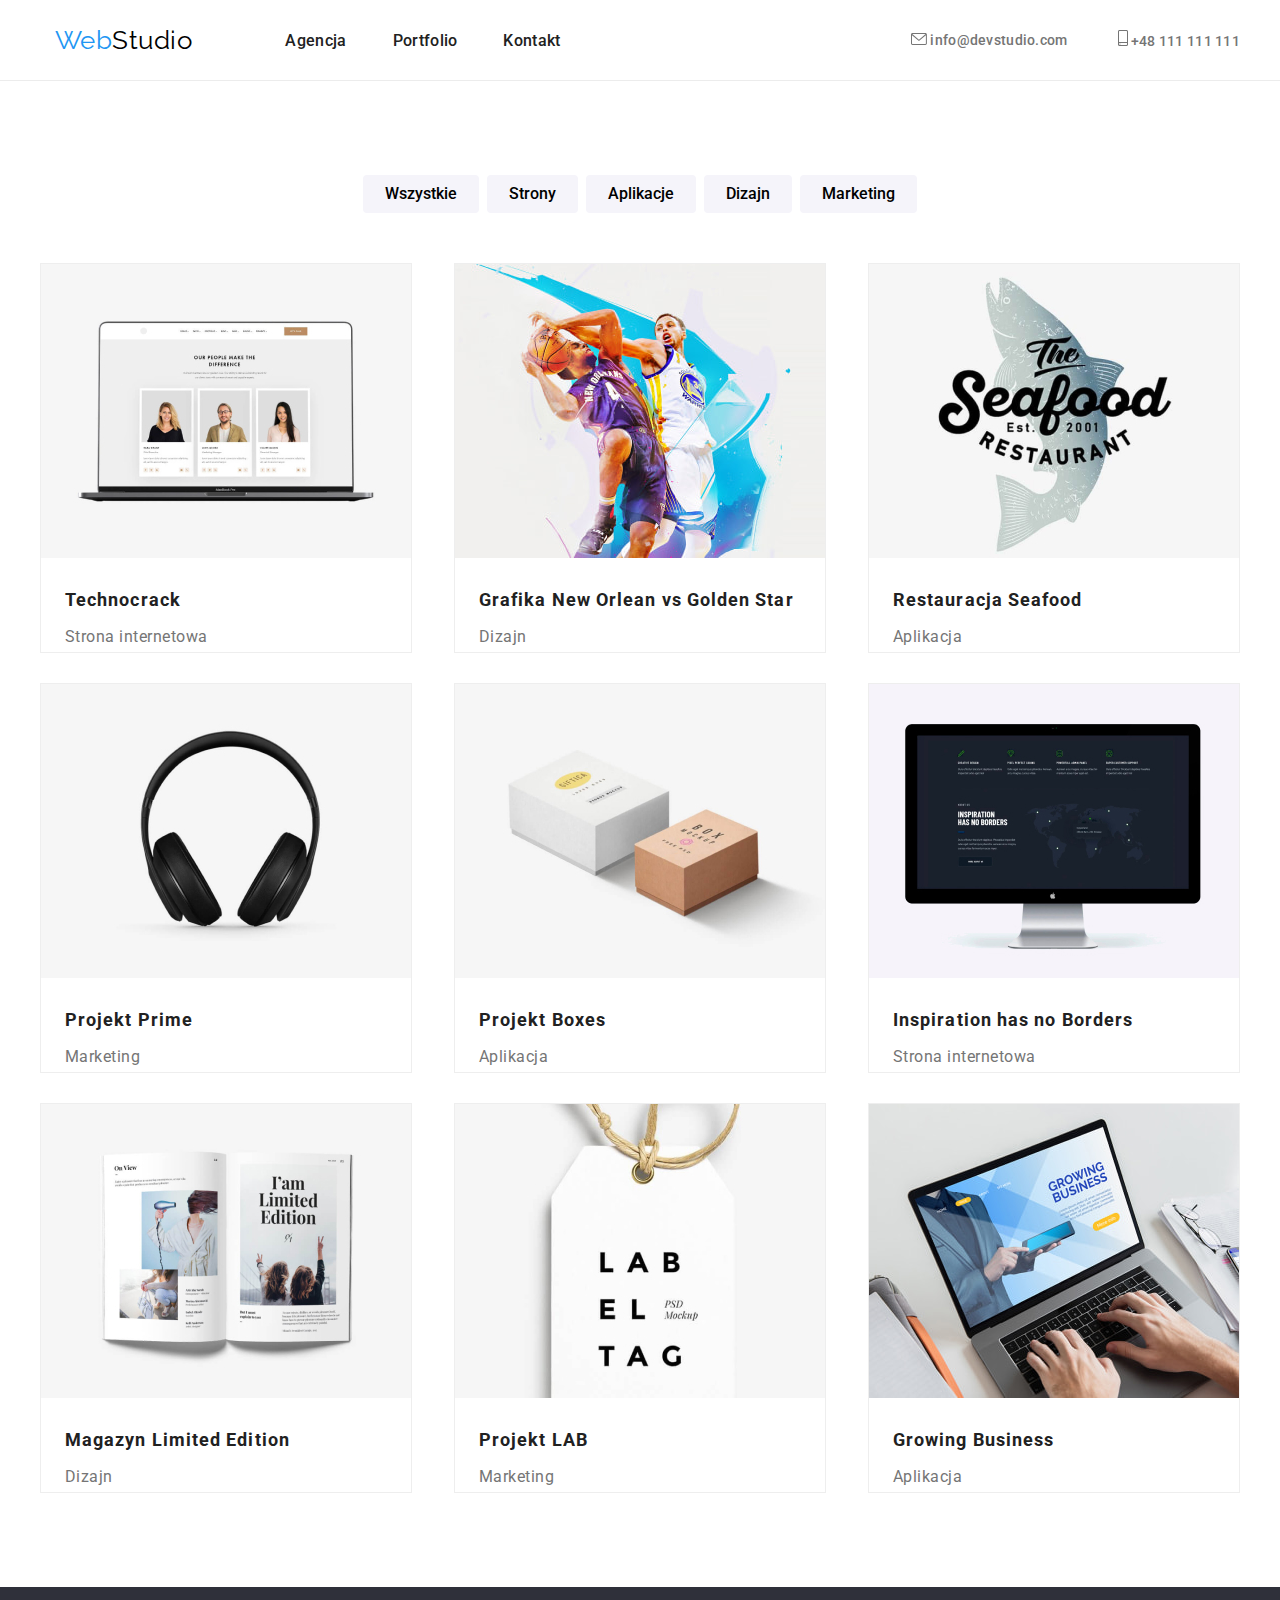
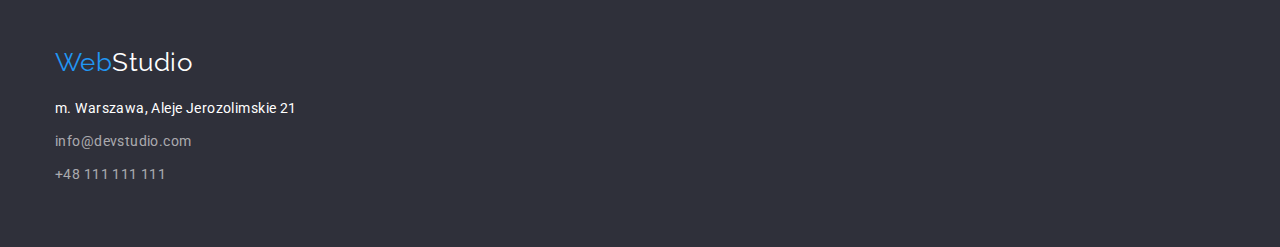
==== portfolio.html @ a1f65278 "first commit" ====
<!DOCTYPE html>
<html lang="pl">
  <head>
    <meta http-equiv="x-ua-compatible" content="ie=edge" />
    <meta charset="utf-8" />
    <meta name="viewport" content="width=device-width, initial-scale=1.0" />
    <link rel="preconnect" href="https://fonts.googleapis.com" />
    <link rel="preconnect" href="https://fonts.gstatic.com" crossorigin />
    <link
      href="https://fonts.googleapis.com/css2?family=Raleway:wght@700&family=Roboto:wght@400;500;700;900&display=swap"
      rel="stylesheet"
    />
    <link rel="stylesheet" type="text/css" href="./css/styles.css" />
    <title>WebStudio-Portfolio</title>
  </head>

  <body>
    <header>
      <div class="container flex-list">
        <nav class="flex-list">
          <a href="index.html" class="main-logo"
            >Web<span class="color-black">Studio</span></a
          >
          <ul>
            <li><a href="index.html" class="nav-links">Agencja</a></li>
            <li><a href="portfolio.html" class="nav-links">Portfolio</a></li>
            <li><a href="#Contact" class="nav-links">Kontakt</a></li>
          </ul>
        </nav>
        <ul class="nav-address-list">
          <li>
            <a href="mailto:info@devstudio.com" class="nav-address">
              <svg class="icon-mail">
                <use href="./images/icons.svg#icon-mail"></use>
              </svg>
              info@devstudio.com</a
            >
          </li>
          <li>
            <a href="tel:+48 111 111 111" class="nav-address"
              ><svg class="icon-smartphone">
                <use href="./images/icons.svg#icon-smartphone"></use>
              </svg>
              +48 111 111 111</a
            >
          </li>
        </ul>
      </div>
    </header>
    <main>
      <section class="section">
        <div class="container">
          <ul class="button-flex-list">
            <li>
              <button type="button" class="portfolio-button">Wszystkie</button>
            </li>
            <li>
              <button type="button" class="portfolio-button">Strony</button>
            </li>
            <li>
              <button type="button" class="portfolio-button">Aplikacje</button>
            </li>
            <li>
              <button type="button" class="portfolio-button">Dizajn</button>
            </li>
            <li>
              <button type="button" class="portfolio-button">Marketing</button>
            </li>
          </ul>
          <ul class="portfolio-flex-list">
            <li>
              <img
                src="images/portfolio_1.jpg"
                alt="Profile na stronie internetowej"
                width="370"
                height="294"
              />
              <h3 class="portfolio-description-name">Technocrack</h3>
              <p class="portfolio-desription-section">Strona internetowa</p>
            </li>
            <li>
              <img
                src="images/portfolio_2.jpg"
                alt="Koszykarze z piłką"
                width="370"
                height="294"
              />
              <h3 class="portfolio-description-name">
                Grafika New Orlean vs Golden Star
              </h3>
              <p class="portfolio-desription-section">Dizajn</p>
            </li>
            <li>
              <img
                src="images/portfolio_3.jpg"
                alt="Logo The Seafood Restaurant z rybą w tle"
                width="370"
                height="294"
              />
              <h3 class="portfolio-description-name">Restauracja Seafood</h3>
              <p class="portfolio-desription-section">Aplikacja</p>
            </li>
            <li>
              <img
                src="images/portfolio_4.jpg"
                alt="Słuchawki nauszne"
                width="370"
                height="294"
              />
              <h3 class="portfolio-description-name">Projekt Prime</h3>
              <p class="portfolio-desription-section">Marketing</p>
            </li>
            <li>
              <img
                src="images/portfolio_5.jpg"
                alt="Dwa pudełka"
                width="370"
                height="294"
              />
              <h3 class="portfolio-description-name">Projekt Boxes</h3>
              <p class="portfolio-desription-section">Aplikacja</p>
            </li>
            <li>
              <img
                src="images/portfolio_6.jpg"
                alt="Monitor ze stroną reklamującą"
                width="370"
                height="294"
              />
              <h3 class="portfolio-description-name">
                Inspiration has no Borders
              </h3>
              <p class="portfolio-desription-section">Strona internetowa</p>
            </li>
            <li>
              <img
                src="images/portfolio_7.jpg"
                alt="Otwarta książka"
                width="370"
                height="294"
              />
              <h3 class="portfolio-description-name">
                Magazyn Limited Edition
              </h3>
              <p class="portfolio-desription-section">Dizajn</p>
            </li>
            <li>
              <img
                src="images/portfolio_8.jpg"
                alt="Tag na sznurku"
                width="370"
                height="294"
              />
              <h3 class="portfolio-description-name">Projekt LAB</h3>
              <p class="portfolio-desription-section">Marketing</p>
            </li>
            <li>
              <img
                src="images/portfolio_9.jpg"
                alt="Dłonie piszące na laptopie"
                width="370"
                height="294"
              />
              <h3 class="portfolio-description-name">Growing Business</h3>
              <p class="portfolio-desription-section">Aplikacja</p>
            </li>
          </ul>
        </div>
      </section>
      <footer>
        <div class="container">
          <a href="index.html" class="main-logo"
            >Web<span class="color-white">Studio</span></a
          >
          <address class="font-normal">
            <ul>
              <li class="footer-address">
                m. Warszawa, Aleje Jerozolimskie 21
              </li>
              <li>
                <a href="mailto:info@devstudio.com" class="footer-links"
                  >info@devstudio.com</a
                >
              </li>
              <li>
                <a href="tel:+48 111 111 111" class="footer-links"
                  >+48 111 111 111</a
                >
              </li>
            </ul>
          </address>
        </div>
      </footer>
    </main>
  </body>
</html>
---- css/styles.css ----
:root {
  --first-background-colour: #e5e5e5;
  --second-background-colour: #2f303a;
  --third-background-colour: #f5f4fa;
  --first-special-colour: #2196f3;
  --second-special-colour: #757575;
  --third-special-colour: #212121;
  --fourth-special-colour: #afb1b8;
  --font-primary: "Roboto", sans-serif;
  --font-secondary: "Raleway", sans-serif;
}

* {
  margin: 0;
  padding: 0;
}

ul {
  list-style: none;
}

a {
  text-decoration: none;
}

button {
  cursor: pointer;
}

svg {
  fill: currentColor;
}

/* svg:hover {
  fill: currentColor;
} */

.container {
  max-width: 1200px;
  width: 100%;
  margin: 0 auto;
  /* padding: 0 15px; */
}

.section {
  padding: 94px 0;
}

.section:nth-child(2) {
  padding-bottom: 0;
}

body {
  font-family: var(--font-primary);
  letter-spacing: 0.03em;
  color: var(--third-special-colour);
}

.main-logo {
  font-family: var(--font-secondary);
  color: var(--first-special-colour);
  font-size: 26px;
  padding-left: 15px;
}

.color-black {
  color: black;
}

.color-white {
  color: white;
}

header {
  background-color: white;
  padding: 25px 0;
  border-bottom: 1px solid #ececec;
}

header .flex-list {
  align-items: center;
  gap: 0;
}

header ul {
  display: flex;
}

.nav-links {
  letter-spacing: 0.02em;
  font-weight: 500;
  color: inherit;
}

nav li:nth-child(1) {
  margin-left: 93px;
}

nav ul {
  column-gap: 46px;
}

.nav-address-list {
  display: flex;
  justify-content: space-between;
  column-gap: 50px;
}

/* .nav-address-list:last-child {
  padding-right: 27px;
} */

.nav-links:hover,
.nav-links:focus {
  color: var(--first-special-colour);
}

.nav-address {
  font-size: 14px;
  letter-spacing: 0.02em;
  font-weight: 500;
  color: var(--second-special-colour);
}

.nav-address:hover,
.nav-address:focus {
  color: var(--first-special-colour);
}

.service-section {
  text-align: center;
  letter-spacing: 0.06em;
  padding: 200px 0;
  background: linear-gradient(
      to top,
      rgba(47, 48, 58, 0.4),
      rgba(47, 48, 58, 0.4)
    ),
    url("../images/service_background.jpg"), var(--second-background-colour);
  background-repeat: no-repeat;
  background-position: center;
}

.service-text {
  font-weight: 900;
  font-size: 44px;
  line-height: 136%;
  text-transform: uppercase;
  color: white;
}

.service-button {
  background: #2196f3;
  box-shadow: 0px 4px 4px rgba(0, 0, 0, 0.15);
  border-radius: 4px;
  font-family: var(--font-primary);
  font-weight: 700;
  font-size: 16px;
  line-height: 188%;
  align-items: center;
  color: #ffffff;
  width: 200px;
  height: 50px;
  margin-top: 30px;
  border: 0;
}

.info-section ul {
  padding: 0 15px;
}

.info-example-header {
  font-weight: 700;
  font-size: 14px;
  text-transform: uppercase;
  margin: 30px 0 10px;
}

.info-example-text {
  font-size: 14px;
  line-height: 171%;
  color: var(--second-special-colour);
}

.section-header {
  font-weight: 700;
  font-size: 36px;
  text-align: center;
  margin-bottom: 50px;
}

.team-section {
  background-color: var(--third-background-colour);
}

.team-section ul {
  padding: 0 15px;
}

.flex-list {
  display: flex;
  justify-content: space-between;
  gap: 30px;
}

.team-card {
  background-color: white;
  box-shadow: 0px 1px 3px rgba(0, 0, 0, 0.12), 0px 1px 1px rgba(0, 0, 0, 0.14),
    0px 2px 1px rgba(0, 0, 0, 0.2);
  border-radius: 0px 0px 4px 4px;
}

.team-description-name {
  font-weight: 500;
  font-size: 16px;
  text-align: center;
  margin-bottom: 10px;
  padding-top: 30px;
}

.team-description-spec {
  font-size: 16px;
  color: var(--second-special-colour);
  text-align: center;
  margin-bottom: 16px;
}

footer {
  font-family: var(--font-primary);
  background-color: var(--second-background-colour);
  padding: 60px 0;
}

.font-normal {
  font-style: normal;
}

.footer-address {
  color: rgba(100%, 100%, 100%, 100%);
  letter-spacing: 0.03em;
  line-height: 171%;
  font-size: 14px;
  margin-top: 20px;
}

.footer-links {
  color: rgba(100%, 100%, 100%, 60%);
  letter-spacing: 0.03em;
  line-height: 171%;
  font-size: 14px;
}

footer ul {
  padding-left: 15px;
}

address li:nth-child(2) {
  margin: 9px 0;
}

.footer-links:hover,
.footer-links:focus {
  color: var(--first-special-colour);
}

.portfolio-button {
  border-radius: 4px;
  background-color: var(--third-background-colour);
  font-family: var(--font-primary);
  font-weight: 500;
  font-size: 16px;
  line-height: 162%;
  border: 0;
  padding: 6px 22px;
  margin-bottom: 50px;
}

.portfolio-button:hover,
.portfolio-button:focus {
  background-color: var(--first-special-colour);
  color: white;
  box-shadow: 0px 3px 1px rgba(0, 0, 0, 0.1), 0px 1px 2px rgba(0, 0, 0, 0.08),
    0px 2px 2px rgba(0, 0, 0, 0.12);
  border-radius: 4px;
}

.portfolio-description-name {
  font-weight: 700;
  font-size: 18px;
  line-height: 2;
  letter-spacing: 0.06em;
  margin-top: 20px;
  padding: 0 24px;
}

.portfolio-desription-section {
  font-size: 16px;
  line-height: 1.88;
  color: var(--second-special-colour);
  padding-bottom: 20px;
  padding: 0 24px;
  margin-top: 4px;
}

.button-flex-list {
  display: flex;
  justify-content: center;
  column-gap: 8px;
}

.portfolio-flex-list {
  display: flex;
  flex-wrap: wrap;
  gap: 30px;
  justify-content: space-between;
}

.portfolio-flex-list li {
  max-width: 370px;
  border: 1px solid #eeeeee;
}

.portfolio-flex-list li:hover,
.portfolio-flex-list li:focus {
  box-shadow: 0px 1px 1px rgba(0, 0, 0, 0.12), 0px 4px 4px rgba(0, 0, 0, 0.06),
    1px 4px 6px rgba(0, 0, 0, 0.16);
}

.icon-mail {
  width: 16px;
  height: 12px;
}

.icon-smartphone {
  width: 10px;
  height: 16px;
}

.social-link-flex {
  display: flex;
  justify-content: center;
  column-gap: 10px;
  padding: 0;
}

.team-card .social-link-flex {
  margin-bottom: 30px;
}

.social-link {
  display: block;
  width: 44px;
  height: 44px;
  border-radius: 50%;
}

.social-link-icon {
  width: 20px;
  height: 20px;
  padding: 12px;
  fill: var(--fourth-special-colour);
}

.social-link:hover,
.social-link:focus {
  background-color: var(--first-special-colour);
}

.social-link:hover .social-link-icon,
.social-link:focus .social-link-icon {
  fill: white;
}

footer .container > ul {
  display: flex;
  column-gap: 70px;
}

.social-link-header {
  font-weight: 700;
  font-size: 14px;
  text-transform: uppercase;
  color: white;
  margin-bottom: 20px;
}

footer .social-link-flex {
  display: flex;
  justify-content: center;
  column-gap: 10px;
}

footer .social-link {
  background-color: rgba(255, 255, 255, 0.1);
}

footer .social-link-icon {
  fill: white;
}

.client-logo {
  width: 170px;
  height: 92px;
  fill: var(--fourth-special-colour);
}

.client-box {
  display: block;
  border: 1px solid var(--fourth-special-colour);
  border-radius: 4px;
}

.client-box:hover,
.client-box:focus {
  border: 1px solid var(--first-special-colour);
}

.client-box:hover .client-logo,
.client-box:focus .client-logo {
  fill: var(--first-special-colour);
}
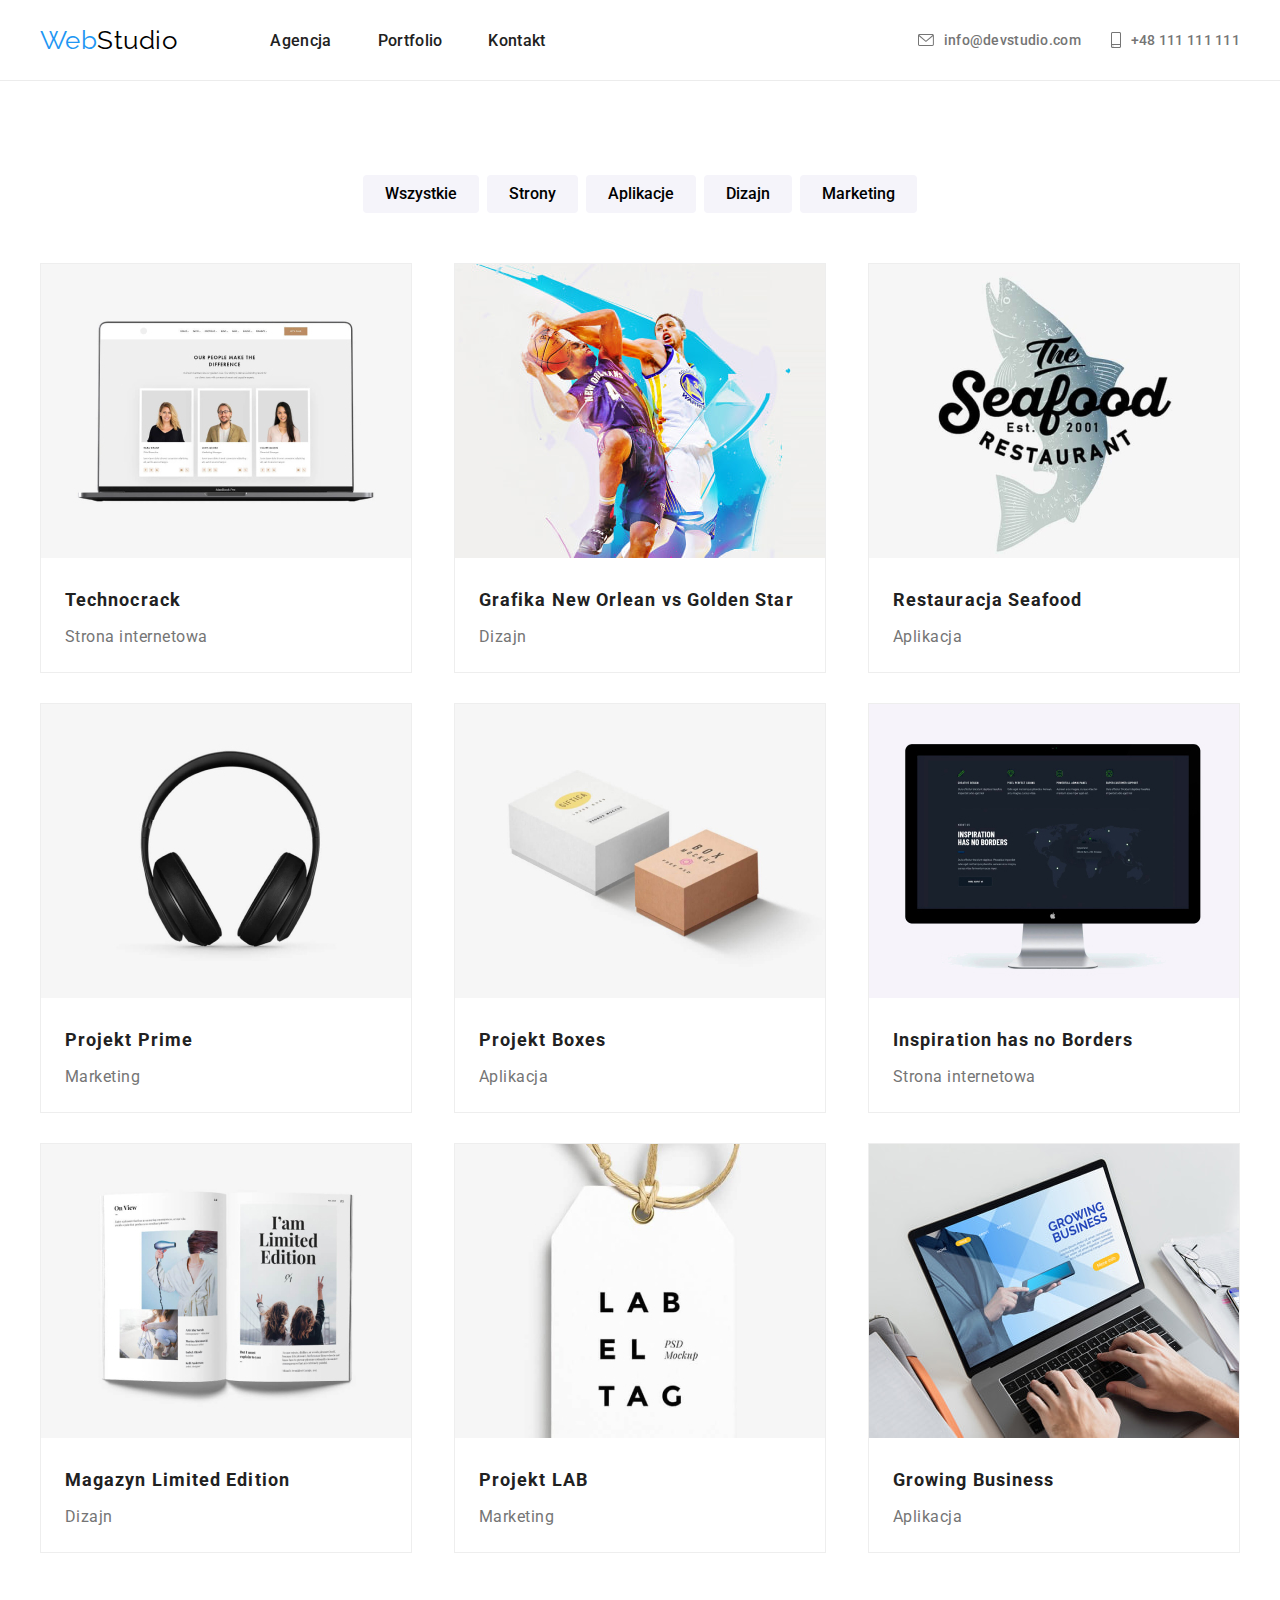
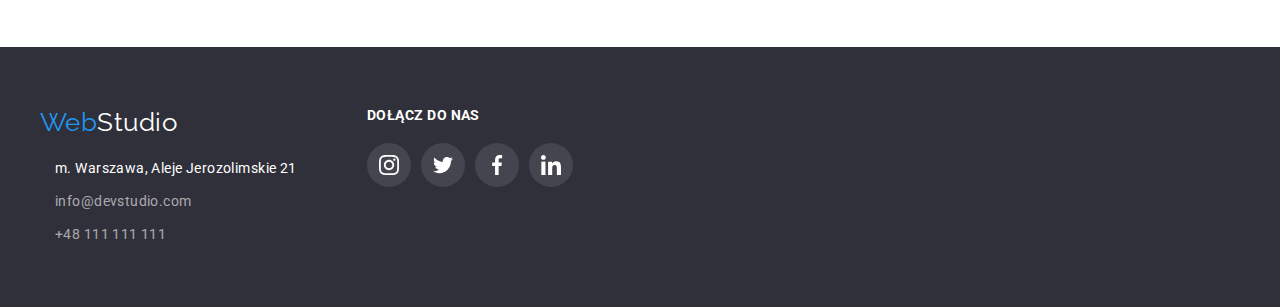
==== commit 138e55d0: "second commit" ====
--- a/portfolio.html
+++ b/portfolio.html
@@ -18,9 +18,7 @@
     <header>
       <div class="container flex-list">
         <nav class="flex-list">
-          <a href="index.html" class="main-logo"
-            >Web<span class="color-black">Studio</span></a
-          >
+          <a href="index.html" class="main-logo">Web<span class="color-black">Studio</span></a>
           <ul>
             <li><a href="index.html" class="nav-links">Agencja</a></li>
             <li><a href="portfolio.html" class="nav-links">Portfolio</a></li>
@@ -79,15 +77,8 @@
               <p class="portfolio-desription-section">Strona internetowa</p>
             </li>
             <li>
-              <img
-                src="images/portfolio_2.jpg"
-                alt="Koszykarze z piłką"
-                width="370"
-                height="294"
-              />
-              <h3 class="portfolio-description-name">
-                Grafika New Orlean vs Golden Star
-              </h3>
+              <img src="images/portfolio_2.jpg" alt="Koszykarze z piłką" width="370" height="294" />
+              <h3 class="portfolio-description-name">Grafika New Orlean vs Golden Star</h3>
               <p class="portfolio-desription-section">Dizajn</p>
             </li>
             <li>
@@ -101,22 +92,12 @@
               <p class="portfolio-desription-section">Aplikacja</p>
             </li>
             <li>
-              <img
-                src="images/portfolio_4.jpg"
-                alt="Słuchawki nauszne"
-                width="370"
-                height="294"
-              />
+              <img src="images/portfolio_4.jpg" alt="Słuchawki nauszne" width="370" height="294" />
               <h3 class="portfolio-description-name">Projekt Prime</h3>
               <p class="portfolio-desription-section">Marketing</p>
             </li>
             <li>
-              <img
-                src="images/portfolio_5.jpg"
-                alt="Dwa pudełka"
-                width="370"
-                height="294"
-              />
+              <img src="images/portfolio_5.jpg" alt="Dwa pudełka" width="370" height="294" />
               <h3 class="portfolio-description-name">Projekt Boxes</h3>
               <p class="portfolio-desription-section">Aplikacja</p>
             </li>
@@ -127,30 +108,16 @@
                 width="370"
                 height="294"
               />
-              <h3 class="portfolio-description-name">
-                Inspiration has no Borders
-              </h3>
+              <h3 class="portfolio-description-name">Inspiration has no Borders</h3>
               <p class="portfolio-desription-section">Strona internetowa</p>
             </li>
             <li>
-              <img
-                src="images/portfolio_7.jpg"
-                alt="Otwarta książka"
-                width="370"
-                height="294"
-              />
-              <h3 class="portfolio-description-name">
-                Magazyn Limited Edition
-              </h3>
+              <img src="images/portfolio_7.jpg" alt="Otwarta książka" width="370" height="294" />
+              <h3 class="portfolio-description-name">Magazyn Limited Edition</h3>
               <p class="portfolio-desription-section">Dizajn</p>
             </li>
             <li>
-              <img
-                src="images/portfolio_8.jpg"
-                alt="Tag na sznurku"
-                width="370"
-                height="294"
-              />
+              <img src="images/portfolio_8.jpg" alt="Tag na sznurku" width="370" height="294" />
               <h3 class="portfolio-description-name">Projekt LAB</h3>
               <p class="portfolio-desription-section">Marketing</p>
             </li>
@@ -169,26 +136,53 @@
       </section>
       <footer>
         <div class="container">
-          <a href="index.html" class="main-logo"
-            >Web<span class="color-white">Studio</span></a
-          >
-          <address class="font-normal">
-            <ul>
-              <li class="footer-address">
-                m. Warszawa, Aleje Jerozolimskie 21
+          <div>
+            <a href="index.html" class="main-logo">Web<span class="color-white">Studio</span> </a>
+            <address class="font-normal">
+              <ul>
+                <li class="footer-address">m. Warszawa, Aleje Jerozolimskie 21</li>
+                <li>
+                  <a href="mailto:info@devstudio.com" class="footer-links">info@devstudio.com</a>
+                </li>
+                <li>
+                  <a href="tel:+48 111 111 111" class="footer-links">+48 111 111 111</a>
+                </li>
+              </ul>
+            </address>
+          </div>
+          <div>
+            <h3 class="social-link-header">dołącz do nas</h3>
+            <ul class="social-link-flex">
+              <li>
+                <a href="#" class="social-link"
+                  ><svg class="social-link-icon">
+                    <use href="./images/icons.svg#icon-instagram"></use>
+                  </svg>
+                </a>
               </li>
               <li>
-                <a href="mailto:info@devstudio.com" class="footer-links"
-                  >info@devstudio.com</a
-                >
+                <a href="#" class="social-link"
+                  ><svg class="social-link-icon">
+                    <use href="./images/icons.svg#icon-twitter"></use>
+                  </svg>
+                </a>
               </li>
               <li>
-                <a href="tel:+48 111 111 111" class="footer-links"
-                  >+48 111 111 111</a
-                >
+                <a href="#" class="social-link"
+                  ><svg class="social-link-icon">
+                    <use href="./images/icons.svg#icon-facebook"></use>
+                  </svg>
+                </a>
+              </li>
+              <li>
+                <a href="#" class="social-link"
+                  ><svg class="social-link-icon">
+                    <use href="./images/icons.svg#icon-linkedin"></use>
+                  </svg>
+                </a>
               </li>
             </ul>
-          </address>
+          </div>
         </div>
       </footer>
     </main>
--- a/css/styles.css
+++ b/css/styles.css
@@ -6,8 +6,8 @@
   --second-special-colour: #757575;
   --third-special-colour: #212121;
   --fourth-special-colour: #afb1b8;
-  --font-primary: "Roboto", sans-serif;
-  --font-secondary: "Raleway", sans-serif;
+  --font-primary: 'Roboto', sans-serif;
+  --font-secondary: 'Raleway', sans-serif;
 }
 
 * {
@@ -60,7 +60,6 @@
   font-family: var(--font-secondary);
   color: var(--first-special-colour);
   font-size: 26px;
-  padding-left: 15px;
 }
 
 .color-black {
@@ -103,7 +102,13 @@
 .nav-address-list {
   display: flex;
   justify-content: space-between;
-  column-gap: 50px;
+  column-gap: 30px;
+}
+
+.nav-address-list a {
+  display: flex;
+  align-items: center;
+  column-gap: 10px;
 }
 
 /* .nav-address-list:last-child {
@@ -131,12 +136,8 @@
   text-align: center;
   letter-spacing: 0.06em;
   padding: 200px 0;
-  background: linear-gradient(
-      to top,
-      rgba(47, 48, 58, 0.4),
-      rgba(47, 48, 58, 0.4)
-    ),
-    url("../images/service_background.jpg"), var(--second-background-colour);
+  background: linear-gradient(to top, rgba(47, 48, 58, 0.4), rgba(47, 48, 58, 0.4)),
+    url('../images/service_background.jpg'), var(--second-background-colour);
   background-repeat: no-repeat;
   background-position: center;
 }
@@ -163,11 +164,12 @@
   height: 50px;
   margin-top: 30px;
   border: 0;
-}
-
-.info-section ul {
+  padding: 10px 41px 10px 42px;
+}
+
+/* .info-section ul {
   padding: 0 15px;
-}
+} */
 
 .info-example-header {
   font-weight: 700;
@@ -193,9 +195,9 @@
   background-color: var(--third-background-colour);
 }
 
-.team-section ul {
+/* .team-section ul {
   padding: 0 15px;
-}
+} */
 
 .flex-list {
   display: flex;
@@ -236,7 +238,7 @@
 }
 
 .footer-address {
-  color: rgba(100%, 100%, 100%, 100%);
+  color: white;
   letter-spacing: 0.03em;
   line-height: 171%;
   font-size: 14px;
@@ -297,8 +299,7 @@
   font-size: 16px;
   line-height: 1.88;
   color: var(--second-special-colour);
-  padding-bottom: 20px;
-  padding: 0 24px;
+  padding: 0 24px 20px;
   margin-top: 4px;
 }
 
@@ -371,7 +372,7 @@
   fill: white;
 }
 
-footer .container > ul {
+footer .container {
   display: flex;
   column-gap: 70px;
 }
